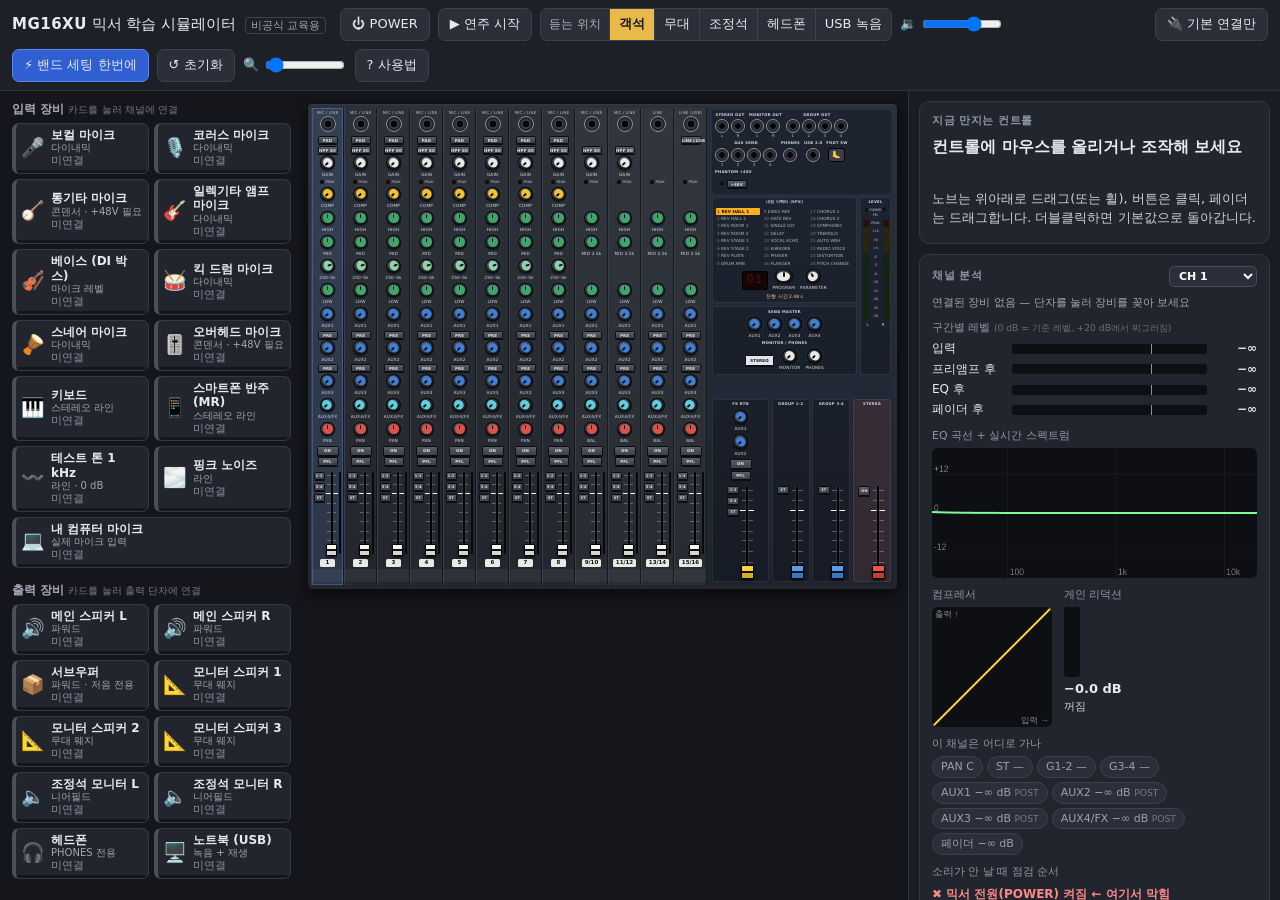
==== mg16xu-sim/index.html @ c931015d "Add MG16XU mixer learning simulator (static site for Netlify) Interactive 16-channel mixer simulator" ====
<!doctype html>
<html lang="ko">
<head>
<meta charset="utf-8">
<meta name="viewport" content="width=device-width, initial-scale=1">
<title>MG16XU 믹서 학습 시뮬레이터</title>
<meta name="description" content="16채널 아날로그 믹서(MG16XU)의 모든 노브·버튼·페이더를 직접 조작하고 소리와 신호 흐름의 변화를 확인하는 학습용 시뮬레이터">
<link rel="stylesheet" href="style.css">
</head>
<body>
<header id="top">
  <div class="brand"><b>MG16XU</b> 믹서 학습 시뮬레이터 <small>비공식 교육용</small></div>
  <button id="btnPower" class="tb power" title="믹서 전원 (소리 시작)">⏻ POWER</button>
  <button id="btnPlay" class="tb" title="가상 연주자들이 연주를 시작/정지합니다">▶ 연주 시작</button>
  <div class="seg" id="listenSeg" title="내가 어디에서 듣고 있는지 선택">
    <span class="segLabel">듣는 위치</span>
    <button data-pos="house" class="on">객석</button>
    <button data-pos="stage">무대</button>
    <button data-pos="booth">조정석</button>
    <button data-pos="phones">헤드폰</button>
    <button data-pos="rec">USB 녹음</button>
  </div>
  <label class="vol" title="내 컴퓨터로 듣는 음량">🔉 <input id="vol" type="range" min="0" max="100" value="70"></label>
  <span class="spacer"></span>
  <button id="btnWire" class="tb">🔌 기본 연결만</button>
  <button id="btnPreset" class="tb accent">⚡ 밴드 세팅 한번에</button>
  <button id="btnReset" class="tb">↺ 초기화</button>
  <label class="vol" title="믹서 크기">🔍 <input id="zoom" type="range" min="45" max="130" value="100"></label>
  <button id="btnHelp" class="tb">? 사용법</button>
</header>

<main>
  <section id="left">
    <div id="stage">
      <div class="shelf"><h3>입력 장비 <small>카드를 눌러 채널에 연결</small></h3><div id="inDevs" class="devs"></div></div>
      <div class="shelf"><h3>출력 장비 <small>카드를 눌러 출력 단자에 연결</small></h3><div id="outDevs" class="devs"></div></div>
    </div>
    <div id="mixerWrap"><div id="mixer" class="off"></div></div>
  </section>

  <aside id="insp">
    <section class="card" id="infoCard">
      <h4>지금 만지는 컨트롤</h4>
      <div id="infoName">컨트롤에 마우스를 올리거나 조작해 보세요</div>
      <div id="infoVal"></div>
      <p id="infoDesc">노브는 위아래로 드래그(또는 휠), 버튼은 클릭, 페이더는 드래그합니다. 더블클릭하면 기본값으로 돌아갑니다.</p>
      <p id="infoWatch"></p>
    </section>
    <section class="card" id="chanCard">
      <h4>채널 분석 <select id="chanSel"></select></h4>
      <div id="chanDev"></div>
      <div class="sub">구간별 레벨 <small>(0 dB = 기준 레벨, +20 dB에서 찌그러짐)</small></div>
      <div id="stages"></div>
      <div class="sub">EQ 곡선 + 실시간 스펙트럼</div>
      <canvas id="eqCv" width="680" height="260"></canvas>
      <div id="compBox">
        <div><div class="sub">컴프레서</div><canvas id="compCv" width="240" height="240"></canvas></div>
        <div id="compSide"><div class="sub">게인 리덕션</div><div id="grBar"><i></i></div><div id="grTxt">0.0 dB</div><div id="compTxt"></div></div>
      </div>
      <div class="sub">이 채널은 어디로 가나</div>
      <div id="route"></div>
      <div class="sub">소리가 안 날 때 점검 순서</div>
      <ol id="check"></ol>
    </section>
    <section class="card">
      <h4>버스 레벨</h4>
      <div id="buses"></div>
    </section>
  </aside>
</main>

<div id="menu" hidden></div>
<div id="help" hidden>
  <div class="helpBox">
    <h2>사용법</h2>
    <ol>
      <li><b>⏻ POWER</b>를 켭니다. (브라우저 정책상 클릭해야 소리가 납니다)</li>
      <li><b>입력 장비 카드</b>를 눌러 채널에 꽂고, <b>출력 장비 카드</b>를 눌러 STEREO OUT·AUX SEND 등에 꽂습니다. 믹서의 단자를 직접 눌러도 됩니다.</li>
      <li><b>▶ 연주 시작</b>을 누르면 연결된 장비에서 신호가 나옵니다.</li>
      <li>GAIN → ON → 채널 페이더 → ST 스위치 → STEREO ON → STEREO 페이더 순으로 올려 소리를 냅니다.</li>
      <li>오른쪽 패널에서 구간별 레벨, EQ 곡선, 컴프레서 동작, 신호 경로 점검표가 실시간으로 바뀝니다.</li>
    </ol>
    <p><b>조작</b> · 노브: 위/아래 드래그 또는 마우스 휠 (Shift = 미세 조정) · 버튼: 클릭 · 페이더: 드래그 · 더블클릭: 기본값</p>
    <p><b>듣는 위치</b> · 객석 = 메인 스피커 / 무대 = 모니터(웨지) 스피커 / 조정석 = MONITOR OUT 스피커 / 헤드폰 = PHONES / USB 녹음 = 노트북에 녹음되는 소리</p>
    <p><b>빠른 시작</b> · 「⚡ 밴드 세팅 한번에」를 누르면 연결과 기본 믹스가 자동으로 잡힙니다. 「🔌 기본 연결만」은 케이블만 꽂고 조작은 직접 해 보는 실습용입니다.</p>
    <p class="note">※ 실제 제품을 학습 목적으로 본뜬 비공식 시뮬레이터입니다. 소리와 수치는 원리를 이해하기 위한 근사값이며, 실제 기기의 세부 사양은 제조사 사용설명서를 확인하세요.</p>
    <button id="helpClose" class="tb accent">닫기</button>
  </div>
</div>

<script src="audio.js"></script>
<script src="ui.js"></script>
</body>
</html>
---- mg16xu-sim/style.css ----
/* MG16XU 학습용 시뮬레이터 - 스타일 */
* { box-sizing: border-box; }
html, body { margin: 0; height: 100%; }
body { background: #14161b; color: #e8eaee; font: 13px/1.45 "Pretendard", "Noto Sans KR", "Malgun Gothic", system-ui, sans-serif; display: flex; flex-direction: column; overflow: hidden; }
button { font: inherit; color: inherit; cursor: pointer; }
small { opacity: .65; font-weight: 400; }

/* ---------- 상단 바 ---------- */
#top { display: flex; align-items: center; gap: 8px; padding: 8px 12px; background: #1d2027; border-bottom: 1px solid #2f333d; flex-wrap: wrap; }
.brand { font-size: 15px; margin-right: 6px; white-space: nowrap; }
.brand b { letter-spacing: .5px; }
.brand small { margin-left: 4px; font-size: 11px; border: 1px solid #555; border-radius: 4px; padding: 1px 5px; }
.tb { background: #2b2f39; border: 1px solid #3c414d; border-radius: 7px; padding: 6px 11px; white-space: nowrap; }
.tb:hover { background: #353a46; }
.tb.on { background: #1f6f43; border-color: #2fa866; }
.tb.power.on { background: #b3261e; border-color: #ff6b5e; box-shadow: 0 0 10px rgba(255, 80, 60, .5); }
.tb.accent { background: #2f5fd0; border-color: #5b86ee; }
.tb.hint { animation: hint 1s infinite alternate; }
@keyframes hint { to { box-shadow: 0 0 0 4px rgba(255, 212, 59, .75); } }
.seg { display: flex; align-items: center; background: #2b2f39; border: 1px solid #3c414d; border-radius: 7px; overflow: hidden; }
.seg .segLabel { padding: 0 8px; opacity: .7; font-size: 12px; }
.seg button { background: none; border: 0; border-left: 1px solid #3c414d; padding: 6px 9px; }
.seg button.on { background: #e9b949; color: #1a1a1a; font-weight: 700; }
.vol { display: flex; align-items: center; gap: 4px; }
.vol input { width: 80px; }
.spacer { flex: 1; }

/* ---------- 전체 배치 ---------- */
main { flex: 1; display: grid; grid-template-columns: minmax(0, 1fr) 372px; min-height: 0; }
#left { display: flex; flex-direction: row; min-width: 0; min-height: 0; }
#stage { flex: 1 1 284px; min-width: 284px; overflow-y: auto; padding: 10px 4px 10px 12px; display: flex; flex-direction: column; gap: 14px; }
.shelf h3 { margin: 0 0 5px; font-size: 12px; color: #aab; }
.devs { display: flex; flex-wrap: wrap; gap: 5px; }
.dev { --c: #888; flex: 1 1 118px; display: flex; align-items: center; gap: 6px; position: relative; text-align: left; background: #22252d; border: 1px solid #343944; border-left: 4px solid #4a4f5c; border-radius: 7px; padding: 4px 6px 6px 5px; min-width: 0; overflow: hidden; }
.dev:hover { background: #2a2e38; }
.dev.conn { border-left-color: var(--c); background: #262a34; }
.dev.warn { border-color: #e03131; }
.dev.clip { border-color: #ff3b30; box-shadow: 0 0 8px rgba(255, 59, 48, .7); }
.dev .ic { font-size: 19px; width: 24px; text-align: center; }
.dev.live .ic { animation: pump .35s infinite alternate; }
@keyframes pump { to { transform: scale(1.14); } }
.dev .tx { display: flex; flex-direction: column; line-height: 1.2; }
.dev .tx b { font-size: 12px; font-weight: 600; }
.dev .tx small { font-size: 10px; }
.dev .tx em { font-style: normal; font-size: 10.5px; color: #8a90a0; }
.dev.conn .tx em { color: var(--c); font-weight: 700; }
.dev.warn .tx em { color: #ff6b6b; }
.dev .mt { position: absolute; left: 0; right: 0; bottom: 0; height: 3px; background: #15171c; }
.dev .mt i { display: block; height: 100%; width: 0; background: linear-gradient(90deg, #37b24d, #ffd43b 78%, #ff3b30); }

/* ---------- 믹서 본체 ---------- */
#mixerWrap { flex: 0 1 auto; overflow: auto; padding: 10px 10px 12px 12px; min-height: 0; }
#mixer { display: inline-flex; align-items: stretch; background: linear-gradient(#2d3139, #23262d); border: 2px solid #0c0d10; border-radius: 10px; padding: 8px 6px; box-shadow: 0 10px 30px rgba(0, 0, 0, .55), inset 0 1px 0 rgba(255, 255, 255, .08); user-select: none; -webkit-user-select: none; }
#mixer.off .led, #mixer.off .seg { filter: none; }
.strip { width: 66px; display: flex; flex-direction: column; align-items: center; gap: 3px; padding: 4px 2px 6px; border-right: 1px solid #16181c; border-left: 1px solid #3a3e48; }
.strip.stereo { background: rgba(255, 255, 255, .025); }
.strip.sel { background: rgba(110, 160, 255, .13); box-shadow: inset 0 0 0 1px rgba(120, 170, 255, .55); }
.gap.k { height: 45px; } .gap.b { height: 16px; }

/* 단자 */
.jackCell { display: flex; flex-direction: column; align-items: center; gap: 2px; height: 50px; }
.jl { font-size: 8px; letter-spacing: .3px; color: #b9bdc8; white-space: nowrap; }
.jack { --c: transparent; width: 32px; height: 32px; border-radius: 50%; border: 3px solid #8d929d; background: radial-gradient(circle, #050506 32%, #3b3f48 36%, #1a1c21 70%); font-size: 15px; line-height: 1; padding: 0; display: grid; place-items: center; }
.jack:hover { border-color: #fff; }
.jack.plug { border-color: var(--c); background: #111; box-shadow: 0 0 8px var(--c); }

/* 노브 */
.kw { display: flex; flex-direction: column; align-items: center; height: 45px; justify-content: flex-start; }
.knob { --a: -135deg; width: 30px; height: 30px; border-radius: 50%; position: relative; cursor: ns-resize; touch-action: none; background: radial-gradient(circle at 35% 30%, #5a5e68, #1b1d22 70%); border: 2px solid #0a0b0d; box-shadow: 0 2px 4px rgba(0, 0, 0, .6); outline: none; }
.knob::before { content: ""; position: absolute; inset: -5px; border-radius: 50%; background: conic-gradient(from -135deg, rgba(255, 255, 255, .28) 0 270deg, transparent 270deg); -webkit-mask: radial-gradient(circle, transparent 17px, #000 18px); mask: radial-gradient(circle, transparent 17px, #000 18px); }
.knob i { position: absolute; inset: 3px; border-radius: 50%; transform: rotate(var(--a)); background: var(--kc, #ddd); }
.knob i::after { content: ""; position: absolute; left: 50%; top: 1px; width: 3px; height: 9px; margin-left: -1.5px; background: #111; border-radius: 2px; }
.knob.white { --kc: #e9e9e6; } .knob.yellow { --kc: #f2c230; } .knob.green { --kc: #3fa56b; } .knob.green2 { --kc: #8fd3a8; }
.knob.blue { --kc: #3f7fd6; } .knob.cyan { --kc: #5fd0e0; } .knob.red { --kc: #d9534a; }
.knob.big { width: 36px; height: 36px; }
.knob.big::before { -webkit-mask: radial-gradient(circle, transparent 20px, #000 21px); mask: radial-gradient(circle, transparent 20px, #000 21px); background: repeating-conic-gradient(rgba(255, 255, 255, .3) 0 3deg, transparent 3deg 15deg); }
.knob:focus-visible, .knob.hot { box-shadow: 0 0 0 2px #ffe066, 0 2px 4px rgba(0, 0, 0, .6); }
.lb { font-size: 8.5px; letter-spacing: .3px; margin-top: 4px; color: #d5d8df; white-space: nowrap; }

/* 버튼 */
.sw { background: linear-gradient(#585d68, #3b3f48); border: 1px solid #0c0d10; border-radius: 3px; color: #dfe2e8; font-size: 8px; font-weight: 700; letter-spacing: .3px; padding: 0; width: 40px; height: 18px; line-height: 16px; box-shadow: 0 2px 0 #0c0d10; }
.sw.on { transform: translateY(2px); box-shadow: none; background: linear-gradient(#e7ecf5, #b9c2d2); color: #111; }
.sw.small { height: 16px; line-height: 14px; }
.sw.small i { font-style: normal; margin: 0 1px; opacity: .6; }
.sw.onb { height: 20px; width: 44px; }
.sw.onb.on { background: #ffb020; color: #1a1200; box-shadow: 0 0 9px #ffb020; }
.sw.pflb.on { background: #5bd45f; color: #06210a; box-shadow: 0 0 9px #5bd45f; }
.sw.stb.on { background: #ff6a5c; color: #2a0500; }
.sw.hot, .fader.hot .cap { outline: 2px solid #ffe066; outline-offset: 1px; }
.sw.monsel { width: 58px; height: 22px; line-height: 20px; background: #dfe6f2; color: #111; transform: none; box-shadow: 0 2px 0 #0c0d10; }

/* LED */
.led { display: inline-block; width: 7px; height: 7px; border-radius: 50%; background: #2a1414; border: 1px solid #000; }
.led.green { background: #12301a; } .led.amber { background: #33270c; }
.led.red.on { background: #ff3b30; box-shadow: 0 0 7px #ff3b30; }
.led.green.on { background: #45e06a; box-shadow: 0 0 7px #45e06a; }
.led.amber.on { background: #ffc233; box-shadow: 0 0 7px #ffc233; }
.peakRow { height: 12px; display: flex; align-items: center; gap: 3px; font-size: 7px; color: #c9ccd4; }

/* 페이더 영역 */
.fz { display: grid; grid-template-columns: 22px 24px 5px; column-gap: 2px; align-items: stretch; height: 172px; margin-top: 4px; }
.assign { display: flex; flex-direction: column; gap: 6px; justify-content: flex-start; padding-top: 4px; }
.assign .sw { width: 22px; font-size: 7px; }
.fader { --v: 0; position: relative; width: 24px; cursor: ns-resize; touch-action: none; outline: none; }
.fader .track { position: absolute; left: 50%; top: 4px; bottom: 4px; width: 4px; margin-left: -2px; background: #050506; border-radius: 2px; box-shadow: inset 0 0 2px #000, 0 0 0 1px #40444d; }
.fader .cap { position: absolute; left: 1px; right: 1px; height: 14%; bottom: calc(var(--v) * 86%); border-radius: 3px; background: linear-gradient(#f5f5f2 0 42%, #111 42% 58%, #d5d5d0 58%); border: 1px solid #000; box-shadow: 0 3px 5px rgba(0, 0, 0, .7); }
.fader.capR .cap { background: linear-gradient(#f0554a 0 42%, #111 42% 58%, #c93c33 58%); }
.fader.capY .cap { background: linear-gradient(#f5cf45 0 42%, #111 42% 58%, #d3ad22 58%); }
.fader.capB .cap { background: linear-gradient(#5b9be8 0 42%, #111 42% 58%, #3b78c4 58%); }
.fader .scale { position: absolute; inset: 0; pointer-events: none; }
.fader .scale b { position: absolute; left: 3px; right: 3px; height: 1px; background: rgba(255, 255, 255, .28); }
.fader .scale b.z { left: 0; right: 0; height: 2px; background: #fff; }
.vm { width: 5px; background: #08090b; border-radius: 2px; position: relative; overflow: hidden; margin: 4px 0; }
.vm i { position: absolute; left: 0; right: 0; bottom: 0; height: 0; background: #37b24d; }
.vm i.y, .bar i.y { background: #ffd43b; } .vm i.r, .bar i.r { background: #ff3b30; }
.chNo { font-size: 11px; font-weight: 800; background: #e9e9e6; color: #111; border-radius: 3px; padding: 0 5px; margin-top: 3px; min-width: 30px; text-align: center; }
.tape { height: 26px; width: 62px; font-size: 9px; line-height: 1.15; text-align: center; color: #1b1b1b; background: #f3ecd2; border-radius: 2px; display: flex; align-items: center; justify-content: center; padding: 0 2px; margin-top: 2px; font-family: "Nanum Pen Script", "Comic Sans MS", cursive, sans-serif; overflow: hidden; }
.tape:empty { background: rgba(255, 255, 255, .05); }

/* ---------- 마스터 섹션 ---------- */
.master { width: 372px; display: flex; flex-direction: column; gap: 6px; padding: 4px 6px 6px 8px; background: linear-gradient(#27303f, #1d2430); border-radius: 0 7px 7px 0; margin-left: 2px; }
.jackPanel { display: flex; flex-wrap: wrap; gap: 5px 8px; background: rgba(0, 0, 0, .25); border-radius: 6px; padding: 6px; }
.jg { display: flex; flex-direction: column; align-items: center; gap: 2px; }
.jgt, .bt { font-size: 7.5px; font-weight: 700; letter-spacing: .5px; color: #cfd6e4; white-space: nowrap; }
.jgr { display: flex; gap: 4px; align-items: center; }
.jw { display: flex; flex-direction: column; align-items: center; }
.jack.out { width: 28px; height: 28px; font-size: 13px; }
.pedal { width: 34px; height: 28px; border-radius: 6px; background: #3a3f4a; border: 1px solid #000; font-size: 14px; padding: 0; }
.pedal:active { transform: translateY(2px); }
.phg .jgr { gap: 6px; height: 28px; }
.mMid { display: grid; grid-template-columns: 1fr 62px; grid-template-areas: "fx meter" "send meter"; gap: 6px; }
.box { background: rgba(0, 0, 0, .22); border: 1px solid rgba(255, 255, 255, .08); border-radius: 6px; padding: 5px 6px; display: flex; flex-direction: column; gap: 4px; align-items: center; }
.fxBox { grid-area: fx; } .meterBox { grid-area: meter; } .sendBox { grid-area: send; }
.row { display: flex; align-items: center; justify-content: center; gap: 10px; }
.row.tiny { font-size: 6.5px; gap: 2px; flex-wrap: wrap; color: #c9ccd4; }
.row.lr { gap: 26px; font-size: 8px; }
.fxList { list-style: none; margin: 0; padding: 0; columns: 3; column-gap: 6px; width: 100%; counter-reset: p; }
.fxList li { counter-increment: p; font-size: 8.5px; line-height: 1.75; color: #aeb6c6; white-space: nowrap; cursor: pointer; padding-left: 2px; border-radius: 2px; }
.fxList li::before { content: counter(p) " "; opacity: .6; }
.fxList li.cur { background: #ffb020; color: #1a1200; font-weight: 700; }
.fxDisp { font: 700 24px/1 "Courier New", monospace; color: #ff5a4d; background: #150606; border: 1px solid #000; border-radius: 4px; padding: 5px 7px; text-shadow: 0 0 8px #ff3b30; letter-spacing: 2px; }
#mixer.off .fxDisp { color: #3a1010; text-shadow: none; }
.fxParam { font-size: 9px; color: #ffd98a; height: 12px; }
.meter { display: flex; gap: 3px; }
.mcol { display: flex; flex-direction: column; gap: 3px; }
.seg { }
.mcol .seg { width: 12px; height: 14px; border-radius: 1px; display: block; background: #10240f; border: 0; }
.mcol .seg.y { background: #2b260b; } .mcol .seg.r { background: #2b0d0b; }
.mcol .seg.g.on { background: #45e06a; box-shadow: 0 0 5px #45e06a; }
.mcol .seg.y.on { background: #ffd43b; box-shadow: 0 0 5px #ffd43b; }
.mcol .seg.r.on { background: #ff3b30; box-shadow: 0 0 6px #ff3b30; }
.mscale { display: flex; flex-direction: column; gap: 3px; font-size: 6.5px; color: #c9ccd4; text-align: center; width: 22px; }
.mscale span { height: 14px; line-height: 14px; }
.mBot { display: grid; grid-template-columns: 1.5fr 1fr 1fr 1fr; gap: 5px; margin-top: auto; }
.mstrip { background: rgba(0, 0, 0, .22); border: 1px solid rgba(255, 255, 255, .08); border-radius: 6px; padding: 5px 3px; display: flex; flex-direction: column; align-items: center; gap: 4px; justify-content: flex-end; }
.mstrip .bt { margin-bottom: auto; }
.mstrip.fxr .kw { display: inline-flex; }
.mstrip .fz { grid-template-columns: 24px 28px; height: 190px; }
.mstrip .fader { width: 28px; }
.mstrip .assign .sw { width: 24px; }
.mstrip .assign .sw.onb { width: 24px; font-size: 7px; }
.mstrip.stm { background: rgba(255, 90, 70, .1); }

/* ---------- 오른쪽 분석 패널 ---------- */
#insp { overflow-y: auto; background: #191c22; border-left: 1px solid #2f333d; padding: 10px; display: flex; flex-direction: column; gap: 10px; }
.card { background: #21252d; border: 1px solid #323743; border-radius: 10px; padding: 11px 12px; }
.card h4 { margin: 0 0 6px; font-size: 11px; letter-spacing: .5px; color: #8f97a8; display: flex; justify-content: space-between; align-items: center; }
.card h4 select { background: #2b2f39; color: #fff; border: 1px solid #454b59; border-radius: 5px; padding: 2px 5px; font: inherit; }
#infoName { font-size: 16px; font-weight: 700; }
#infoVal { font-size: 20px; font-weight: 800; color: #ffd43b; min-height: 28px; font-variant-numeric: tabular-nums; }
#infoDesc { margin: 4px 0; color: #cdd2dc; }
#infoWatch { margin: 6px 0 0; padding: 7px 9px; background: #1a2a3d; border-left: 3px solid #4dabf7; border-radius: 4px; color: #d7e9ff; }
#infoWatch:empty { display: none; }
#chanDev { margin-bottom: 4px; }
.sub { font-size: 11px; color: #8f97a8; margin: 9px 0 4px; }
.stg { display: grid; grid-template-columns: 74px 1fr 44px; align-items: center; gap: 6px; margin: 3px 0; font-size: 12px; }
.stg b { text-align: right; font-variant-numeric: tabular-nums; }
.bar { position: relative; height: 10px; background: #0d0f12; border-radius: 3px; overflow: hidden; }
.bar i { position: absolute; left: 0; top: 0; bottom: 0; width: 0; background: #37b24d; }
.bar u { position: absolute; left: 71.4%; top: 0; bottom: 0; width: 1px; background: rgba(255, 255, 255, .55); }
.bar.v { width: 16px; height: 74px; }
.bar.v i { top: auto; right: 0; width: auto; height: 0; }
.bar.v::after { content: ""; position: absolute; left: 0; right: 0; bottom: 71.4%; height: 1px; background: rgba(255, 255, 255, .55); }
#eqCv { width: 100%; height: 130px; background: #0d0f12; border-radius: 6px; display: block; }
#compBox { display: grid; grid-template-columns: 120px 1fr; gap: 12px; }
#compCv { width: 120px; height: 120px; background: #0d0f12; border-radius: 6px; display: block; }
#grBar { width: 16px; height: 70px; background: #0d0f12; border-radius: 3px; position: relative; overflow: hidden; }
#grBar i { position: absolute; left: 0; right: 0; top: 0; height: 0; background: #ffa94d; }
#grTxt { font-weight: 700; margin-top: 3px; font-variant-numeric: tabular-nums; }
#compTxt { font-size: 11px; color: #cdd2dc; }
#route { display: flex; flex-wrap: wrap; gap: 4px; }
.chip { background: #2b2f39; border: 1px solid #3c414d; border-radius: 999px; padding: 2px 8px; font-size: 11px; color: #9aa1b0; }
.chip.ok { background: #183a26; border-color: #2f9e5b; color: #b9f5cf; }
#check { margin: 0; padding: 0; list-style: none; font-size: 12px; }
#check li { padding: 2px 0; }
#check li.ok { color: #8ce99a; } #check li.no { color: #868e9c; }
#check li.first { color: #ff8787; font-weight: 700; }
#buses { display: flex; justify-content: space-between; }
.bus { display: flex; flex-direction: column; align-items: center; gap: 3px; font-size: 10px; color: #aab; }

/* ---------- 메뉴 / 도움말 ---------- */
#menu { position: fixed; z-index: 50; background: #262a33; border: 1px solid #4a5060; border-radius: 9px; padding: 5px; width: 268px; max-height: 70vh; overflow-y: auto; box-shadow: 0 12px 34px rgba(0, 0, 0, .65); }
.mtitle { font-size: 12px; font-weight: 700; padding: 5px 7px 7px; color: #ffd43b; }
.mi { display: flex; justify-content: space-between; align-items: center; gap: 8px; width: 100%; background: none; border: 0; border-radius: 6px; padding: 6px 8px; text-align: left; }
.mi:hover:not(:disabled) { background: #363b48; }
.mi:disabled { opacity: .35; cursor: not-allowed; }
.mi.cur { background: #1f4a31; }
.mi.danger { color: #ff8787; border-top: 1px solid #3c414d; border-radius: 0 0 6px 6px; margin-top: 3px; }
.mi small { font-size: 10.5px; text-align: right; }
#help { position: fixed; inset: 0; background: rgba(0, 0, 0, .6); z-index: 60; display: grid; place-items: center; padding: 16px; }
#help[hidden], #menu[hidden] { display: none; }
.helpBox { background: #23262e; border: 1px solid #454b59; border-radius: 12px; max-width: 620px; padding: 20px 24px; max-height: 90vh; overflow: auto; }
.helpBox h2 { margin: 0 0 8px; }
.helpBox li { margin: 4px 0; }
.helpBox .note { font-size: 12px; color: #9aa1b0; }

/* ---------- 좁은 화면 ---------- */
@media (max-width: 1100px) {
  body { overflow: auto; height: auto; }
  main { grid-template-columns: 1fr; }
  #left { flex-direction: column; }
  #stage { flex: none; }
  #insp { border-left: 0; border-top: 1px solid #2f333d; }
  #mixerWrap { overflow-x: auto; }
}
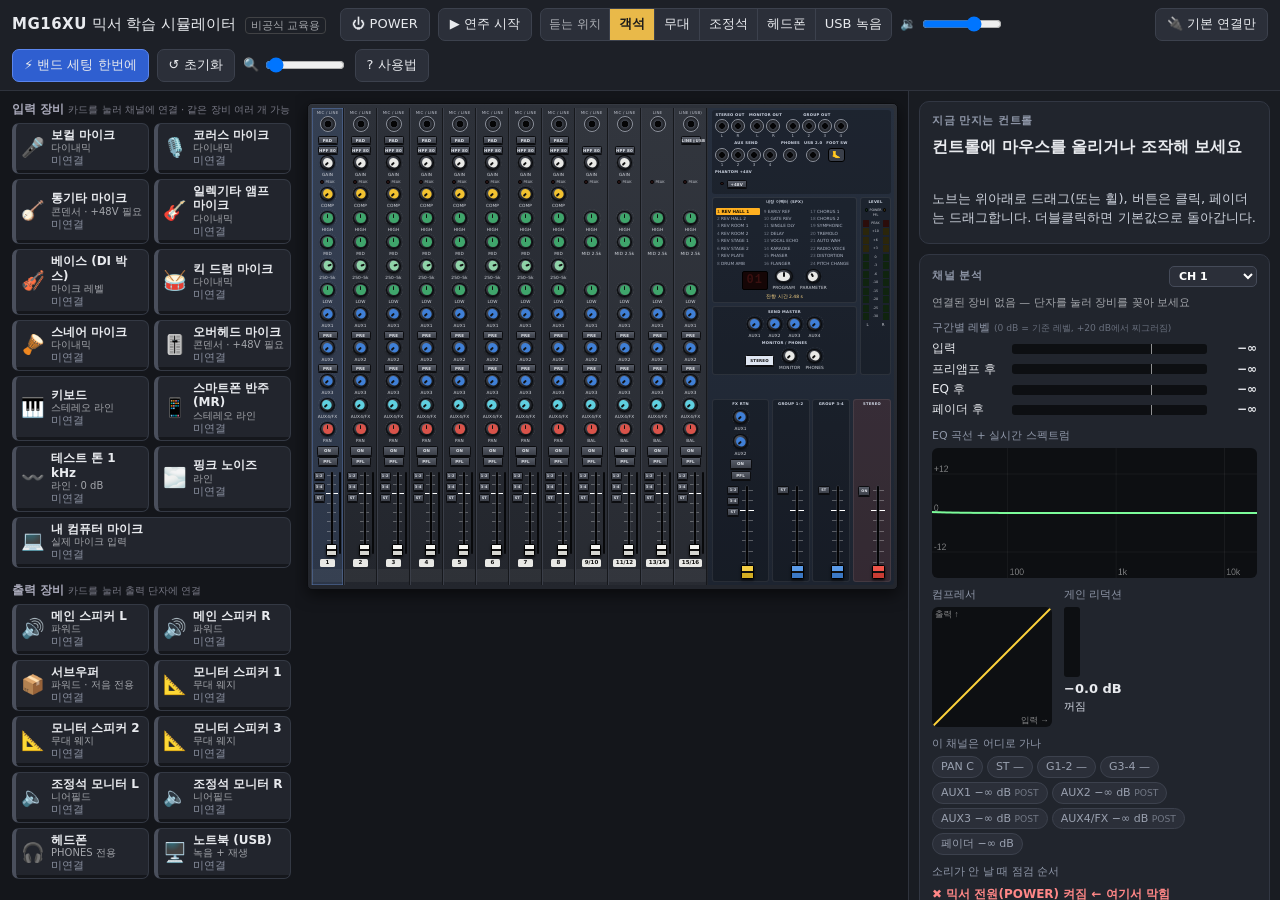
==== commit f40a0cc5: "Allow the same input device on several channels Each channel now gets its own device instance, so e." ====
--- a/mg16xu-sim/index.html
+++ b/mg16xu-sim/index.html
@@ -32,7 +32,7 @@
 <main>
   <section id="left">
     <div id="stage">
-      <div class="shelf"><h3>입력 장비 <small>카드를 눌러 채널에 연결</small></h3><div id="inDevs" class="devs"></div></div>
+      <div class="shelf"><h3>입력 장비 <small>카드를 눌러 채널에 연결 · 같은 장비 여러 개 가능</small></h3><div id="inDevs" class="devs"></div></div>
       <div class="shelf"><h3>출력 장비 <small>카드를 눌러 출력 단자에 연결</small></h3><div id="outDevs" class="devs"></div></div>
     </div>
     <div id="mixerWrap"><div id="mixer" class="off"></div></div>
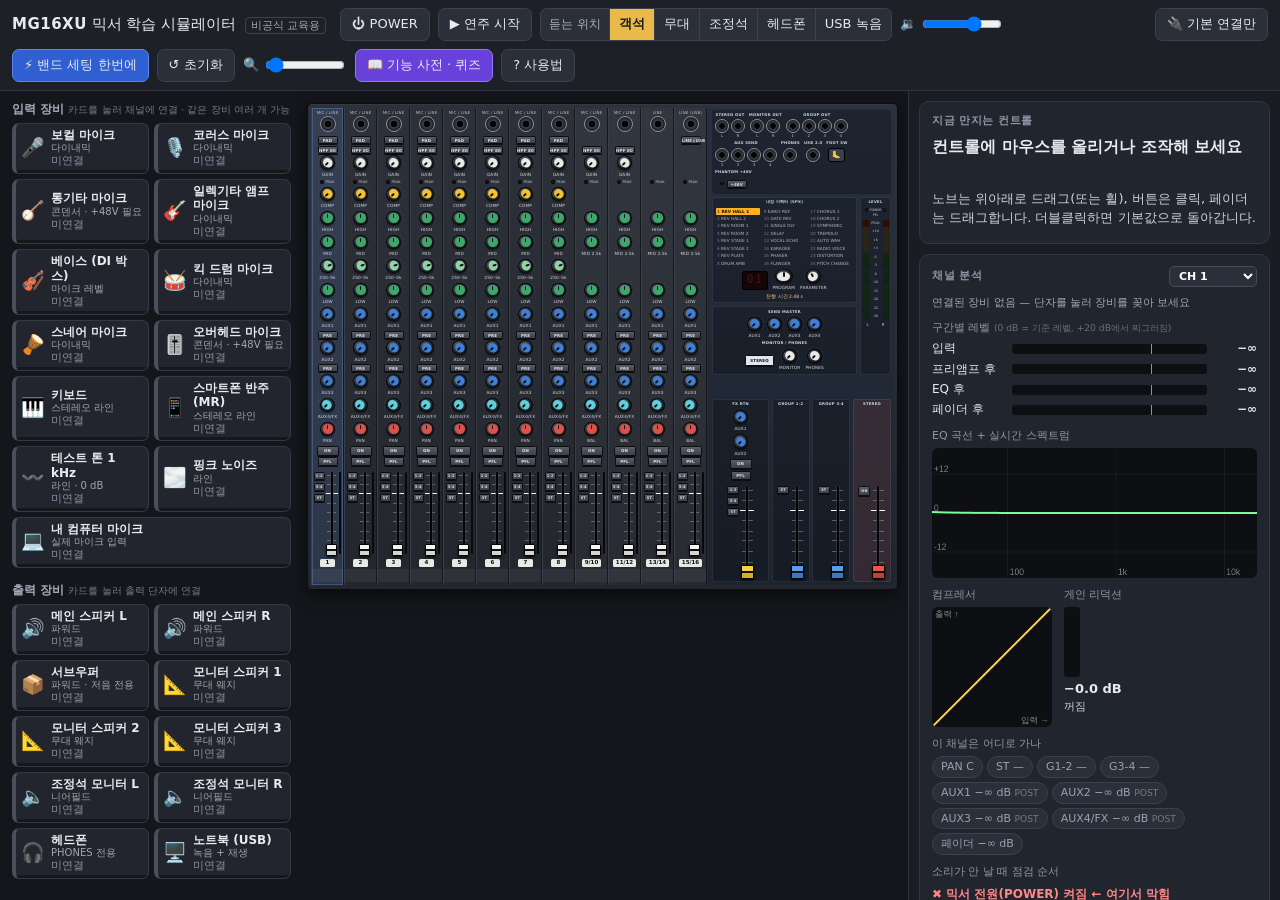
==== commit e0899ed7: "Add control dictionary and name quizzes A side drawer lists all 52 panel controls by name with what " ====
--- a/mg16xu-sim/index.html
+++ b/mg16xu-sim/index.html
@@ -26,6 +26,7 @@
   <button id="btnPreset" class="tb accent">⚡ 밴드 세팅 한번에</button>
   <button id="btnReset" class="tb">↺ 초기화</button>
   <label class="vol" title="믹서 크기">🔍 <input id="zoom" type="range" min="45" max="130" value="100"></label>
+  <button id="btnDict" class="tb accent2">📖 기능 사전 · 퀴즈</button>
   <button id="btnHelp" class="tb">? 사용법</button>
 </header>
 
@@ -45,6 +46,7 @@
       <div id="infoVal"></div>
       <p id="infoDesc">노브는 위아래로 드래그(또는 휠), 버튼은 클릭, 페이더는 드래그합니다. 더블클릭하면 기본값으로 돌아갑니다.</p>
       <p id="infoWatch"></p>
+      <button id="infoMore" class="tb small" hidden>📖 사전에서 자세히 보기</button>
     </section>
     <section class="card" id="chanCard">
       <h4>채널 분석 <select id="chanSel"></select></h4>
@@ -78,6 +80,7 @@
       <li><b>입력 장비 카드</b>를 눌러 채널에 꽂고, <b>출력 장비 카드</b>를 눌러 STEREO OUT·AUX SEND 등에 꽂습니다. 믹서의 단자를 직접 눌러도 됩니다.</li>
       <li><b>▶ 연주 시작</b>을 누르면 연결된 장비에서 신호가 나옵니다.</li>
       <li>GAIN → ON → 채널 페이더 → ST 스위치 → STEREO ON → STEREO 페이더 순으로 올려 소리를 냅니다.</li>
+      <li><b>📖 기능 사전 · 퀴즈</b>에서 버튼·노브·페이더 이름별 기능을 공부하고, 퀴즈로 위치와 이름을 익힐 수 있습니다.</li>
       <li>오른쪽 패널에서 구간별 레벨, EQ 곡선, 컴프레서 동작, 신호 경로 점검표가 실시간으로 바뀝니다.</li>
     </ol>
     <p><b>조작</b> · 노브: 위/아래 드래그 또는 마우스 휠 (Shift = 미세 조정) · 버튼: 클릭 · 페이더: 드래그 · 더블클릭: 기본값</p>
@@ -90,5 +93,6 @@
 
 <script src="audio.js"></script>
 <script src="ui.js"></script>
+<script src="learn.js"></script>
 </body>
 </html>
--- a/mg16xu-sim/style.css
+++ b/mg16xu-sim/style.css
@@ -223,3 +223,80 @@
   #insp { border-left: 0; border-top: 1px solid #2f333d; }
   #mixerWrap { overflow-x: auto; }
 }
+
+/* ---------- 기능 사전 · 퀴즈 ---------- */
+.tb.accent2 { background: #6741d9; border-color: #9775fa; }
+.tb.small { font-size: 12px; padding: 4px 9px; margin-top: 8px; }
+.tb:disabled { opacity: .4; cursor: default; }
+#drawer { position: fixed; top: 0; right: 0; bottom: 0; width: 440px; max-width: 100vw; z-index: 55; background: #1b1e25; border-left: 1px solid #454b59; box-shadow: -14px 0 34px rgba(0, 0, 0, .55); display: flex; flex-direction: column; }
+#drawer[hidden], #quizBar[hidden], #toast[hidden] { display: none; }
+.dHead { display: flex; align-items: center; justify-content: space-between; padding: 10px 12px; border-bottom: 1px solid #2f333d; }
+.dTabs { display: flex; gap: 4px; }
+.dTabs button { background: #2b2f39; border: 1px solid #3c414d; border-radius: 7px; padding: 7px 12px; font-size: 14px; }
+.dTabs button.on { background: #6741d9; border-color: #9775fa; font-weight: 700; }
+.dClose { background: none; border: 0; font-size: 20px; padding: 4px 8px; }
+.dBody { flex: 1; overflow-y: auto; padding: 14px 16px 24px; }
+.dBody[hidden] { display: none; }
+#dSearch { width: 100%; padding: 10px 12px; border-radius: 8px; border: 1px solid #454b59; background: #262a33; color: #fff; font: inherit; font-size: 14px; }
+.dSecs { display: flex; flex-wrap: wrap; gap: 6px; margin: 12px 0 6px; }
+.dSecs button { background: #262a33; border: 1px solid #3c414d; border-radius: 999px; padding: 4px 11px; font-size: 12px; }
+.dSecs button.on { background: #e9b949; color: #1a1a1a; border-color: #e9b949; font-weight: 700; }
+.dSecT { margin: 18px 0 6px; font-size: 12px; color: #8f97a8; font-weight: 700; letter-spacing: .5px; }
+.dItem { display: flex; justify-content: space-between; align-items: baseline; gap: 10px; width: 100%; text-align: left; background: #232731; border: 1px solid #2f343f; border-radius: 8px; padding: 10px 12px; margin-bottom: 5px; }
+.dItem:hover { background: #2c313d; border-color: #6741d9; }
+.dItem b { font-size: 14px; }
+.dItem small { font-size: 11px; text-align: right; }
+.dEmpty { color: #8f97a8; margin-top: 20px; }
+.dBack { background: none; border: 0; color: #9fb4ff; padding: 0; margin-bottom: 14px; }
+.dSecChip { display: inline-block; background: #e9b949; color: #1a1a1a; border-radius: 999px; padding: 2px 10px; font-size: 11px; font-weight: 700; }
+#dDetail h2, .qQ h2 { margin: 10px 0 2px; font-size: 26px; }
+.dAka { color: #9aa1b0; font-size: 13px; }
+.dBlock { margin-top: 18px; }
+.dBlock h5 { margin: 0 0 6px; font-size: 12px; color: #8f97a8; letter-spacing: .5px; }
+.dBlock p { margin: 0; font-size: 14.5px; line-height: 1.7; }
+.dBlock.watch { background: #1a2a3d; border-left: 3px solid #4dabf7; border-radius: 4px; padding: 10px 12px; }
+.dBtns { margin-top: 22px; }
+.dBtns .tb { width: 100%; padding: 11px; font-size: 14px; }
+.dNav { display: flex; justify-content: space-between; align-items: center; margin-top: 14px; color: #8f97a8; }
+/* 위치 표시 (깜빡임) */
+.locate { outline: 3px solid #ffe066 !important; outline-offset: 3px; animation: locate .5s 9 alternate; position: relative; z-index: 2; }
+.locate.locateAll { outline-width: 2px !important; outline-color: rgba(255, 224, 102, .55) !important; }
+@keyframes locate { to { outline-color: rgba(255, 224, 102, 0); } }
+.qOk { outline: 4px solid #51cf66 !important; outline-offset: 3px; }
+.qNo { outline: 3px solid #ff6b6b !important; outline-offset: 2px; }
+#toast { position: fixed; left: 50%; bottom: 22px; transform: translateX(-50%); z-index: 58; background: #262a33; border: 1px solid #e9b949; border-radius: 10px; padding: 10px 14px; display: flex; gap: 12px; align-items: center; box-shadow: 0 10px 30px rgba(0, 0, 0, .6); font-size: 14px; max-width: calc(100vw - 32px); }
+/* 퀴즈 */
+.qIntro { color: #cdd2dc; margin-top: 0; }
+.qMode { display: block; width: 100%; text-align: left; background: #232731; border: 1px solid #3c414d; border-radius: 10px; padding: 14px; margin-bottom: 10px; }
+.qMode:hover { border-color: #9775fa; background: #2a2e3a; }
+.qMode b { display: block; font-size: 16px; margin-bottom: 4px; }
+.qMode small { font-size: 12.5px; line-height: 1.6; }
+.qSecs { display: flex; flex-wrap: wrap; gap: 6px 12px; margin-top: 16px; font-size: 12.5px; color: #cdd2dc; }
+.qSecs span { width: 100%; color: #8f97a8; font-weight: 700; }
+.qTop { display: flex; justify-content: space-between; align-items: center; color: #8f97a8; }
+.qQ { margin: 18px 0; }
+.qQ small { color: #8f97a8; }
+.qQ p { font-size: 15.5px; line-height: 1.7; background: #232731; border-radius: 8px; padding: 12px 14px; margin: 8px 0 0; }
+.qOpts { display: grid; gap: 8px; }
+.qOpt { text-align: left; background: #262a33; border: 1px solid #3c414d; border-radius: 9px; padding: 12px 14px; font-size: 15px; }
+.qOpt.long { font-size: 13px; line-height: 1.6; }
+.qOpt:hover:not(:disabled) { border-color: #9775fa; }
+.qOpt.right { background: #183a26; border-color: #2f9e5b; }
+.qOpt.wrong { background: #3d1a1a; border-color: #e03131; }
+.qFb { margin-top: 14px; }
+.qFb .tb { margin: 8px 8px 0 0; }
+.qHow { font-size: 13.5px; color: #cdd2dc; line-height: 1.6; }
+em.ok { color: #69db7c; font-style: normal; font-weight: 800; }
+em.no { color: #ff8787; font-style: normal; font-weight: 800; }
+.qEnd { text-align: center; margin: 30px 0 20px; }
+.qEnd h2 { font-size: 46px; margin: 0; }
+.qEnd + .tb, .qEnd ~ .tb { margin: 0 6px; }
+#quizBar { position: fixed; left: 12px; right: 12px; bottom: 12px; z-index: 57; display: flex; flex-wrap: wrap; align-items: center; gap: 10px 14px; background: #2a2440; border: 2px solid #9775fa; border-radius: 12px; padding: 12px 16px; box-shadow: 0 10px 30px rgba(0, 0, 0, .6); }
+#quizBar .qNum { background: #9775fa; color: #120a2a; border-radius: 999px; padding: 2px 10px; font-weight: 800; }
+#quizBar .qAsk { font-size: 16px; }
+#quizBar .qAsk b { color: #ffe066; font-size: 18px; }
+#quizBar .qRes { flex: 1 1 260px; font-size: 14px; }
+#quizBar .qScore { font-weight: 700; }
+body.quizOn #mixer { cursor: crosshair; }
+body.quizOn #mixer * { cursor: crosshair !important; }
+@media (max-width: 700px) { #drawer { width: 100vw; } }
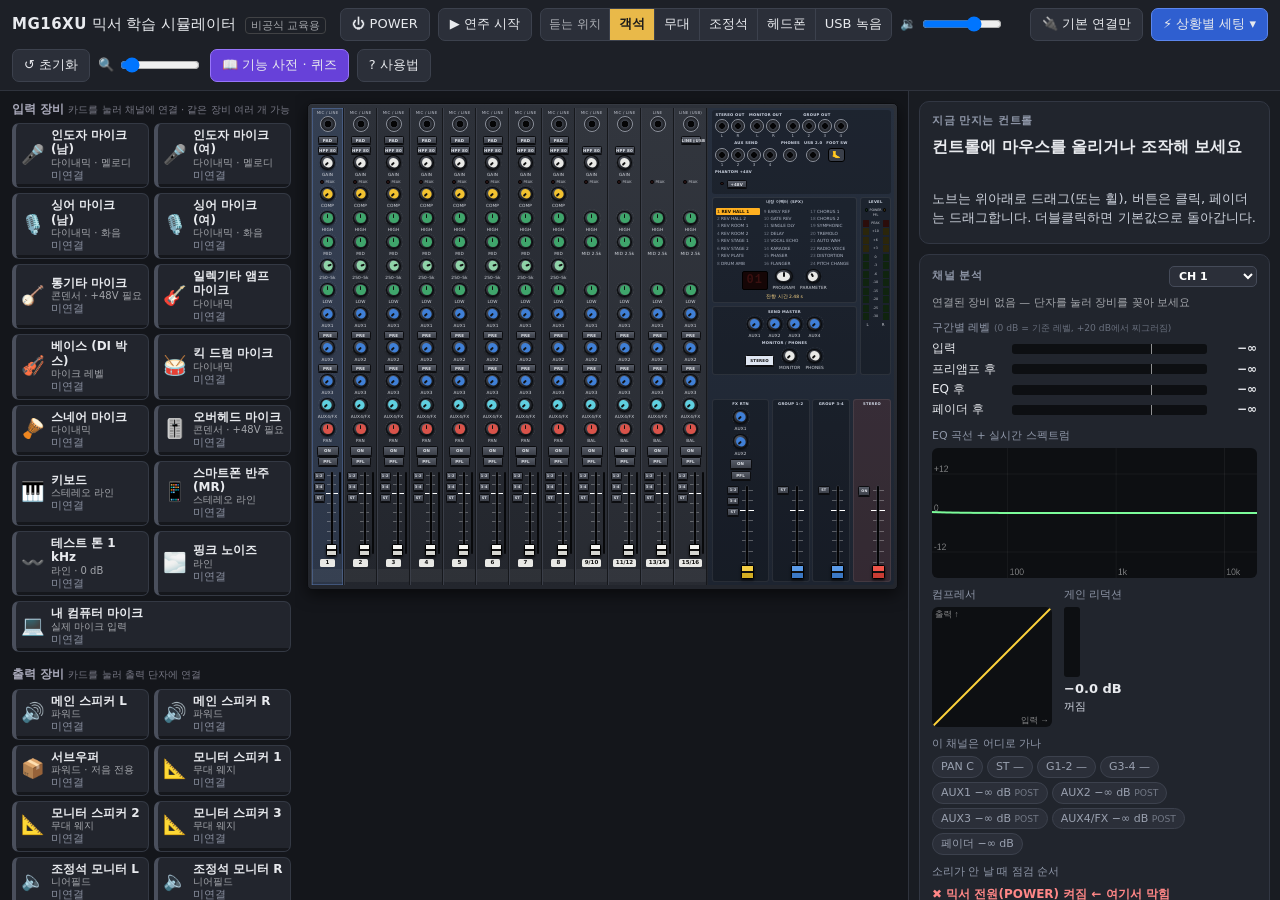
==== commit 028192c5: "Add scenario presets for worship-team setups Replace the single band preset with eight scenario pres" ====
--- a/mg16xu-sim/index.html
+++ b/mg16xu-sim/index.html
@@ -23,7 +23,7 @@
   <label class="vol" title="내 컴퓨터로 듣는 음량">🔉 <input id="vol" type="range" min="0" max="100" value="70"></label>
   <span class="spacer"></span>
   <button id="btnWire" class="tb">🔌 기본 연결만</button>
-  <button id="btnPreset" class="tb accent">⚡ 밴드 세팅 한번에</button>
+  <button id="btnPreset" class="tb accent">⚡ 상황별 세팅 ▾</button>
   <button id="btnReset" class="tb">↺ 초기화</button>
   <label class="vol" title="믹서 크기">🔍 <input id="zoom" type="range" min="45" max="130" value="100"></label>
   <button id="btnDict" class="tb accent2">📖 기능 사전 · 퀴즈</button>
@@ -85,7 +85,7 @@
     </ol>
     <p><b>조작</b> · 노브: 위/아래 드래그 또는 마우스 휠 (Shift = 미세 조정) · 버튼: 클릭 · 페이더: 드래그 · 더블클릭: 기본값</p>
     <p><b>듣는 위치</b> · 객석 = 메인 스피커 / 무대 = 모니터(웨지) 스피커 / 조정석 = MONITOR OUT 스피커 / 헤드폰 = PHONES / USB 녹음 = 노트북에 녹음되는 소리</p>
-    <p><b>빠른 시작</b> · 「⚡ 밴드 세팅 한번에」를 누르면 연결과 기본 믹스가 자동으로 잡힙니다. 「🔌 기본 연결만」은 케이블만 꽂고 조작은 직접 해 보는 실습용입니다.</p>
+    <p><b>빠른 시작</b> · 「⚡ 상황별 세팅」에서 기본 밴드, 남자/여자 인도자별 싱어 구성, 어쿠스틱, MR 반주 등을 고르면 연결과 믹스가 한 번에 잡히고, 오른쪽 카드에 세팅 포인트가 표시됩니다. 「🔌 기본 연결만」은 케이블만 꽂고 조작은 직접 해 보는 실습용입니다.</p>
     <p class="note">※ 실제 제품을 학습 목적으로 본뜬 비공식 시뮬레이터입니다. 소리와 수치는 원리를 이해하기 위한 근사값이며, 실제 기기의 세부 사양은 제조사 사용설명서를 확인하세요.</p>
     <button id="helpClose" class="tb accent">닫기</button>
   </div>
--- a/mg16xu-sim/style.css
+++ b/mg16xu-sim/style.css
@@ -300,3 +300,8 @@
 body.quizOn #mixer { cursor: crosshair; }
 body.quizOn #mixer * { cursor: crosshair !important; }
 @media (max-width: 700px) { #drawer { width: 100vw; } }
+/* 상황별 세팅 설명 */
+.pPts { margin: 6px 0 0; padding-left: 18px; }
+.pPts li { margin: 5px 0; line-height: 1.55; }
+.pNote { margin: 8px 0 0; font-size: 11.5px; color: #9fb4d0; }
+#menu .mi small { max-width: 150px; }
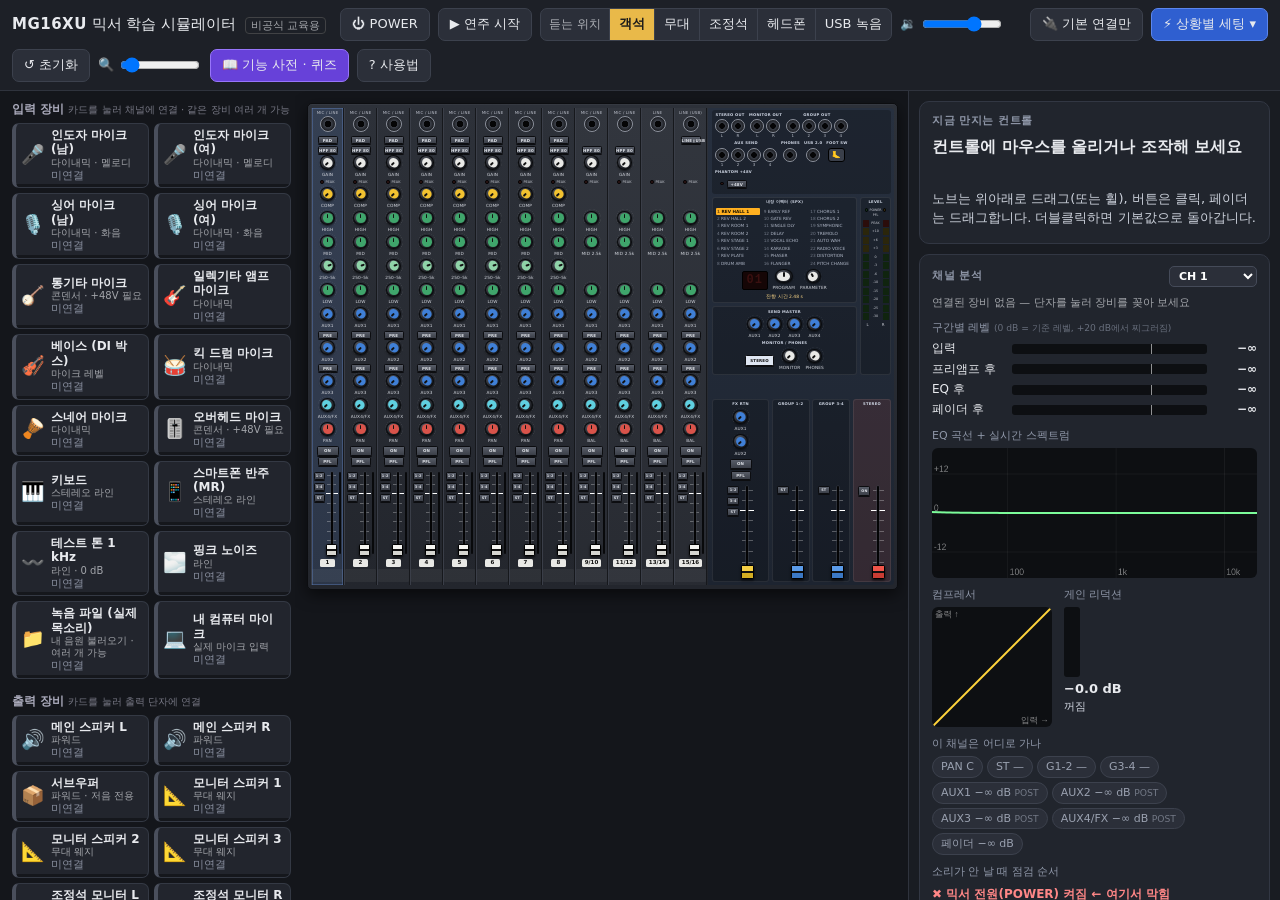
==== commit ab62c7eb: "Add singing-voice synthesis and audio-file input device Vocal mics now use a glottal source through " ====
--- a/mg16xu-sim/index.html
+++ b/mg16xu-sim/index.html
@@ -84,6 +84,7 @@
       <li>오른쪽 패널에서 구간별 레벨, EQ 곡선, 컴프레서 동작, 신호 경로 점검표가 실시간으로 바뀝니다.</li>
     </ol>
     <p><b>조작</b> · 노브: 위/아래 드래그 또는 마우스 휠 (Shift = 미세 조정) · 버튼: 클릭 · 페이더: 드래그 · 더블클릭: 기본값</p>
+    <p><b>실제 목소리로 연습</b> · 입력 장비의 「📁 녹음 파일」을 채널에 꽂으면 내 컴퓨터의 음원(mp3·wav 등)을 마이크 소리처럼 넣을 수 있습니다. 채널마다 다른 파일을 넣을 수 있고, ▶ 연주 시작을 누르면 모든 파일이 처음부터 함께 반복 재생됩니다.</p>
     <p><b>듣는 위치</b> · 객석 = 메인 스피커 / 무대 = 모니터(웨지) 스피커 / 조정석 = MONITOR OUT 스피커 / 헤드폰 = PHONES / USB 녹음 = 노트북에 녹음되는 소리</p>
     <p><b>빠른 시작</b> · 「⚡ 상황별 세팅」에서 기본 밴드, 남자/여자 인도자별 싱어 구성, 어쿠스틱, MR 반주 등을 고르면 연결과 믹스가 한 번에 잡히고, 오른쪽 카드에 세팅 포인트가 표시됩니다. 「🔌 기본 연결만」은 케이블만 꽂고 조작은 직접 해 보는 실습용입니다.</p>
     <p class="note">※ 실제 제품을 학습 목적으로 본뜬 비공식 시뮬레이터입니다. 소리와 수치는 원리를 이해하기 위한 근사값이며, 실제 기기의 세부 사양은 제조사 사용설명서를 확인하세요.</p>
--- a/mg16xu-sim/style.css
+++ b/mg16xu-sim/style.css
@@ -305,3 +305,4 @@
 .pPts li { margin: 5px 0; line-height: 1.55; }
 .pNote { margin: 8px 0 0; font-size: 11.5px; color: #9fb4d0; }
 #menu .mi small { max-width: 150px; }
+.pSwap { width: 100%; margin-bottom: 6px; }
